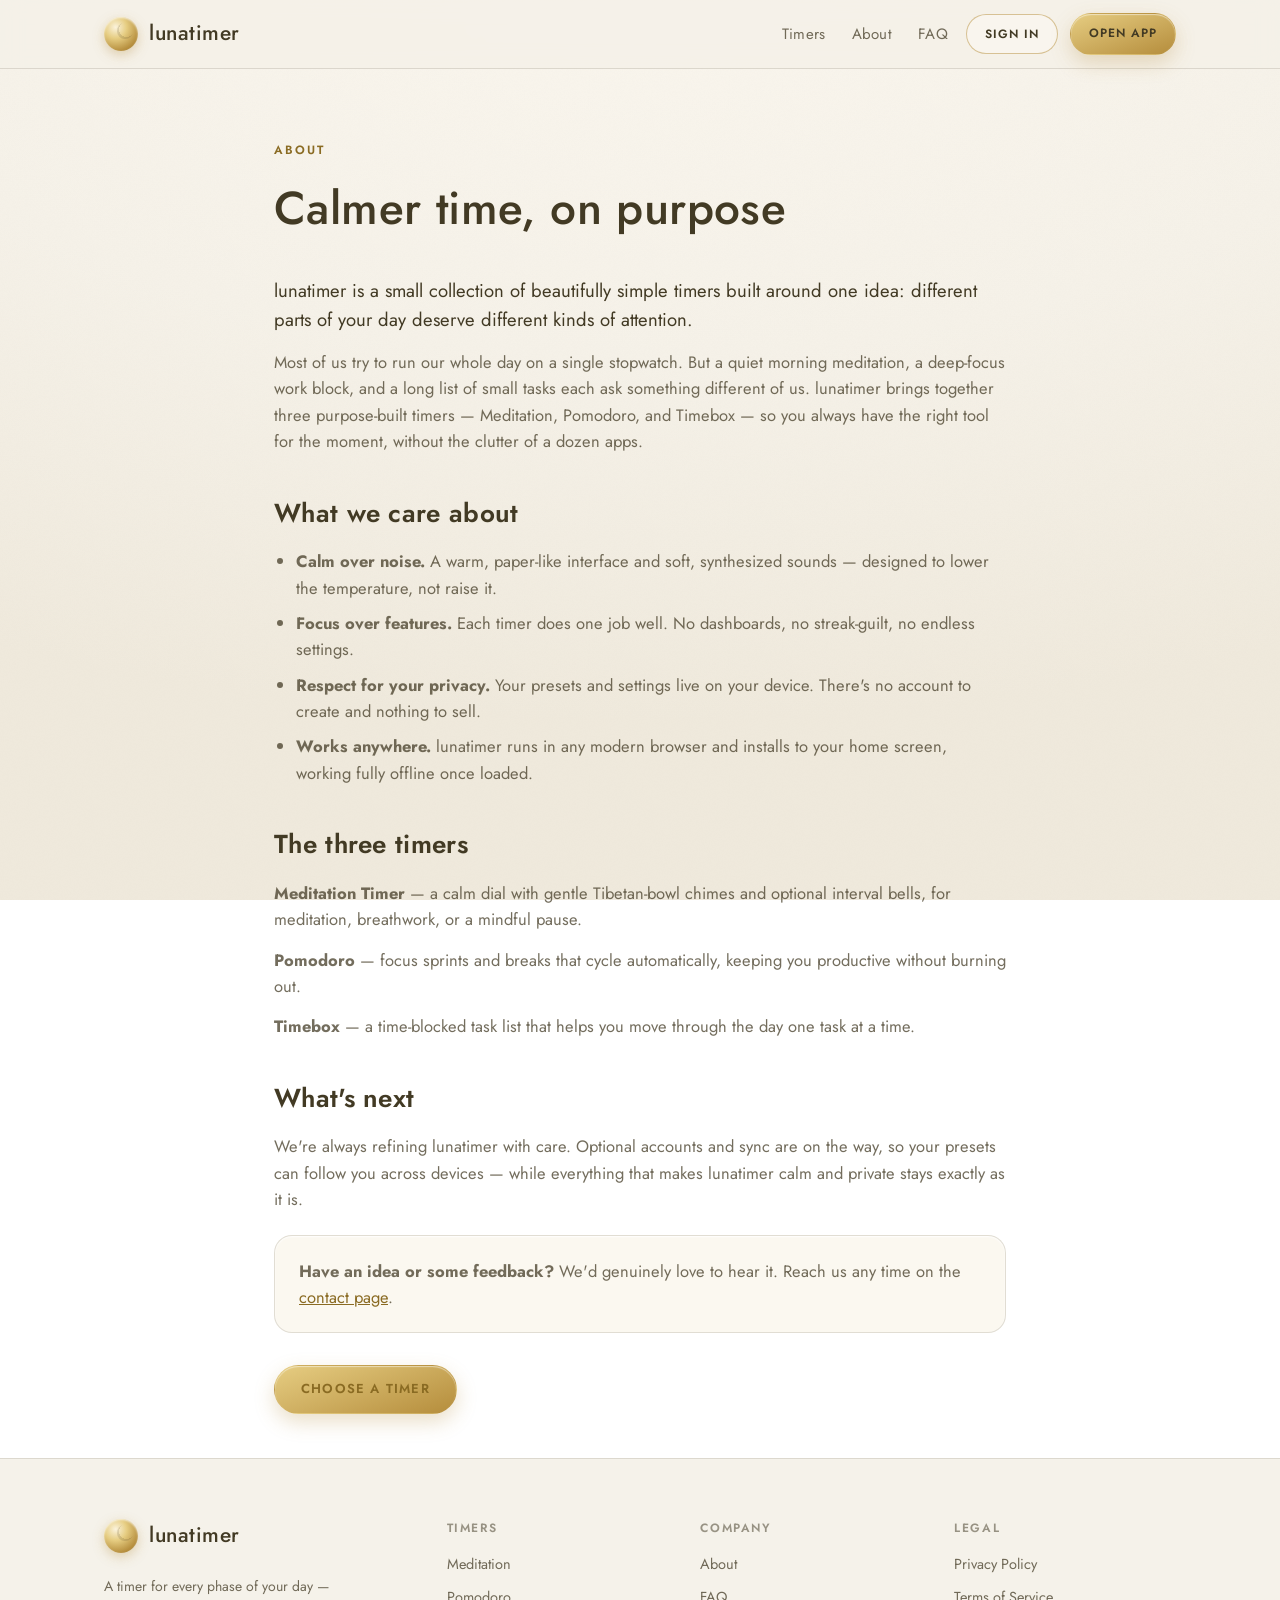
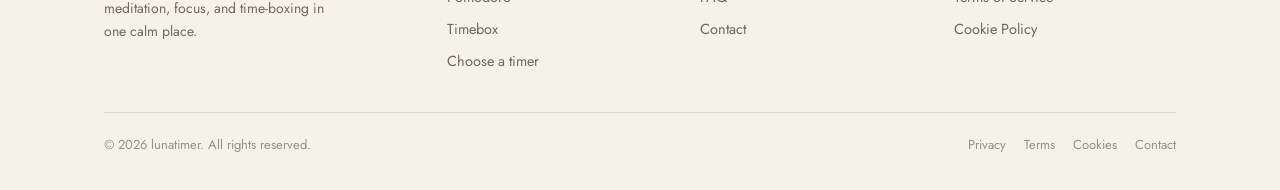
==== about.html @ 5707c091 "Add full-width landing page + Privacy, Terms, Cookies, About, FAQ, Contact pages - Split marketing s" ====
<!DOCTYPE html>
<html lang="en">
<head>
    <meta charset="UTF-8">
    <base href="/">
    <meta name="viewport" content="width=device-width, initial-scale=1.0, viewport-fit=cover">
    <meta name="theme-color" content="#f4f0e6">

    <!-- Google tag (gtag.js) -->
    <script async src="https://www.googletagmanager.com/gtag/js?id=G-XVW7TXTVCF"></script>
    <script>
      window.dataLayer = window.dataLayer || [];
      function gtag(){dataLayer.push(arguments);}
      gtag('js', new Date());
      gtag('config', 'G-XVW7TXTVCF');
    </script>

    <title>About — lunatimer</title>
    <meta name="description" content="The story behind lunatimer: three calm, focused timers — meditation, Pomodoro and timebox — for a more intentional day.">
    <link rel="canonical" href="https://lunatimer.app/about">
    <meta property="og:type" content="website">
    <meta property="og:site_name" content="lunatimer">
    <meta property="og:title" content="About — lunatimer">
    <meta property="og:description" content="Three calm, focused timers for a more intentional day.">
    <meta property="og:url" content="https://lunatimer.app/about">
    <meta property="og:image" content="https://lunatimer.app/icon-512.png">

    <link rel="manifest" href="manifest.json">
    <link rel="icon" href="favicon.ico" sizes="any">
    <link rel="icon" href="icon.svg" type="image/svg+xml">
    <link rel="apple-touch-icon" href="apple-touch-icon.png">
    <link rel="preconnect" href="https://fonts.googleapis.com">
    <link rel="preconnect" href="https://fonts.gstatic.com" crossorigin>
    <link rel="stylesheet" href="https://fonts.googleapis.com/css2?family=Jost:wght@400;500;600&display=swap" media="print" onload="this.media='all'">
    <noscript><link rel="stylesheet" href="https://fonts.googleapis.com/css2?family=Jost:wght@400;500;600&display=swap"></noscript>
    <link rel="stylesheet" href="site.css">

    <script type="application/ld+json">
    {"@context":"https://schema.org","@type":"BreadcrumbList","itemListElement":[{"@type":"ListItem","position":1,"name":"Home","item":"https://lunatimer.app/"},{"@type":"ListItem","position":2,"name":"About","item":"https://lunatimer.app/about"}]}
    </script>
</head>
<body>
    <header class="site-header">
        <div class="wrap">
            <a class="brand" href="/" aria-label="lunatimer home">
                <span class="brand-logo" aria-hidden="true"></span>
                <span class="brand-name">lunatimer</span>
            </a>
            <nav class="site-nav" aria-label="Primary">
                <a class="navlink" href="/#timers">Timers</a>
                <a class="navlink" href="/about">About</a>
                <a class="navlink" href="/faq">FAQ</a>
            </nav>
            <div class="header-actions">
                <button class="btn btn-ghost btn-sm" type="button" data-signin>Sign in</button>
                <a class="btn btn-gold btn-sm" href="/welcome">Open app</a>
            </div>
        </div>
    </header>

    <main class="doc">
        <div class="wrap">
            <div class="doc-head">
                <span class="eyebrow">About</span>
                <h1>Calmer time, on purpose</h1>
            </div>

            <p class="lead">lunatimer is a small collection of beautifully simple timers built around one idea: different parts of your day deserve different kinds of attention.</p>

            <p>Most of us try to run our whole day on a single stopwatch. But a quiet morning meditation, a deep-focus work block, and a long list of small tasks each ask something different of us. lunatimer brings together three purpose-built timers — Meditation, Pomodoro, and Timebox — so you always have the right tool for the moment, without the clutter of a dozen apps.</p>

            <h2>What we care about</h2>
            <ul>
                <li><strong>Calm over noise.</strong> A warm, paper-like interface and soft, synthesized sounds — designed to lower the temperature, not raise it.</li>
                <li><strong>Focus over features.</strong> Each timer does one job well. No dashboards, no streak-guilt, no endless settings.</li>
                <li><strong>Respect for your privacy.</strong> Your presets and settings live on your device. There's no account to create and nothing to sell.</li>
                <li><strong>Works anywhere.</strong> lunatimer runs in any modern browser and installs to your home screen, working fully offline once loaded.</li>
            </ul>

            <h2>The three timers</h2>
            <p><strong>Meditation Timer</strong> — a calm dial with gentle Tibetan-bowl chimes and optional interval bells, for meditation, breathwork, or a mindful pause.</p>
            <p><strong>Pomodoro</strong> — focus sprints and breaks that cycle automatically, keeping you productive without burning out.</p>
            <p><strong>Timebox</strong> — a time-blocked task list that helps you move through the day one task at a time.</p>

            <h2>What's next</h2>
            <p>We're always refining lunatimer with care. Optional accounts and sync are on the way, so your presets can follow you across devices — while everything that makes lunatimer calm and private stays exactly as it is.</p>

            <div class="doc-card">
                <p style="margin-top:0"><strong>Have an idea or some feedback?</strong> We'd genuinely love to hear it. Reach us any time on the <a href="/contact">contact page</a>.</p>
            </div>

            <div class="hero-actions" style="margin-top:32px">
                <a class="btn btn-gold" href="/welcome">Choose a timer</a>
            </div>
        </div>
    </main>

    <footer class="site-footer">
        <div class="wrap">
            <div class="footer-top">
                <div class="footer-brand">
                    <a class="brand" href="/" aria-label="lunatimer home">
                        <span class="brand-logo" aria-hidden="true"></span>
                        <span class="brand-name">lunatimer</span>
                    </a>
                    <p>A timer for every phase of your day — meditation, focus, and time-boxing in one calm place.</p>
                </div>
                <div class="footer-col">
                    <h4>Timers</h4>
                    <a href="/timer">Meditation</a>
                    <a href="/pomodoro">Pomodoro</a>
                    <a href="/timebox">Timebox</a>
                    <a href="/welcome">Choose a timer</a>
                </div>
                <div class="footer-col">
                    <h4>Company</h4>
                    <a href="/about">About</a>
                    <a href="/faq">FAQ</a>
                    <a href="/contact">Contact</a>
                </div>
                <div class="footer-col">
                    <h4>Legal</h4>
                    <a href="/privacy">Privacy Policy</a>
                    <a href="/terms">Terms of Service</a>
                    <a href="/cookies">Cookie Policy</a>
                </div>
            </div>
            <div class="footer-bottom">
                <span>© 2026 lunatimer. All rights reserved.</span>
                <nav aria-label="Legal">
                    <a href="/privacy">Privacy</a>
                    <a href="/terms">Terms</a>
                    <a href="/cookies">Cookies</a>
                    <a href="/contact">Contact</a>
                </nav>
            </div>
        </div>
    </footer>

    <div id="toast" role="status" aria-live="polite"></div>
    <script src="site.js" defer></script>
</body>
</html>
---- site.css ----
/* ============================================================
   lunatimer — marketing site (landing + legal/info pages)
   Full-width, responsive. Shares the app's warm paper palette.
   The timer app itself uses style.css; this file is separate.
   ============================================================ */

:root {
    --paper:    #f5f1e8;
    --paper-2:  #efe9dc;
    --cream:    #fbf8f0;
    --ink:      #423a24;
    --ink-soft: rgba(66, 58, 36, 0.74);
    --ink-faint:rgba(66, 58, 36, 0.52);
    --line:     rgba(66, 58, 36, 0.14);
    --gold-a:   #b58d3c;
    --gold-b:   #e6cd82;
    --gold-c:   #8a6b23;
    --wrap:     1120px;
}

* {
    box-sizing: border-box;
    margin: 0;
    padding: 0;
    -webkit-tap-highlight-color: transparent;
    font-family: 'Jost', -apple-system, 'Segoe UI', sans-serif;
}

html { scroll-behavior: smooth; -webkit-text-size-adjust: 100%; }

body {
    min-height: 100vh;
    background:
        radial-gradient(120% 90% at 50% -10%, #faf6ee 0%, var(--paper) 55%, var(--paper-2) 100%);
    background-attachment: fixed;
    color: var(--ink);
    line-height: 1.6;
    -webkit-font-smoothing: antialiased;
}

/* subtle paper grain */
body::before {
    content: "";
    position: fixed;
    inset: 0;
    z-index: -1;
    pointer-events: none;
    opacity: 0.4;
    mix-blend-mode: multiply;
    background-image: url("data:image/svg+xml,%3Csvg xmlns='http://www.w3.org/2000/svg' width='140' height='140'%3E%3Cfilter id='n'%3E%3CfeTurbulence type='fractalNoise' baseFrequency='0.85' numOctaves='2' stitchTiles='stitch'/%3E%3C/filter%3E%3Crect width='100%25' height='100%25' filter='url(%23n)' opacity='0.04'/%3E%3C/svg%3E");
}

a { color: var(--gold-c); }
img { max-width: 100%; display: block; }

.wrap {
    width: 100%;
    max-width: var(--wrap);
    margin: 0 auto;
    padding: 0 24px;
}

:focus-visible {
    outline: 2px solid var(--gold-a);
    outline-offset: 3px;
    border-radius: 8px;
}

/* ---------- buttons ---------- */
.btn {
    display: inline-flex;
    align-items: center;
    justify-content: center;
    gap: 8px;
    font-family: inherit;
    font-size: 13px;
    font-weight: 600;
    letter-spacing: 1.2px;
    text-transform: uppercase;
    text-decoration: none;
    border-radius: 999px;
    padding: 13px 26px;
    cursor: pointer;
    border: 1px solid transparent;
    transition: transform 0.15s ease, box-shadow 0.2s ease, background 0.2s ease, border-color 0.2s ease, color 0.2s ease;
    white-space: nowrap;
}
.btn-gold {
    background: linear-gradient(160deg, var(--gold-b), var(--gold-a));
    color: var(--ink);
    box-shadow: 0 8px 20px rgba(181, 141, 60, 0.28), inset 0 1px 1px rgba(255, 255, 255, 0.5);
}
.btn-gold:hover { box-shadow: 0 12px 28px rgba(181, 141, 60, 0.38); }
.btn-gold:active { transform: scale(0.97); }
.btn-ghost {
    background: rgba(251, 248, 240, 0.55);
    color: var(--ink);
    border-color: rgba(181, 141, 60, 0.5);
}
.btn-ghost:hover { background: rgba(230, 205, 130, 0.18); border-color: rgba(181, 141, 60, 0.75); }
.btn-ghost:active { transform: scale(0.97); }
.btn-sm { padding: 10px 18px; font-size: 12px; letter-spacing: 1px; }

/* ---------- brand mark ---------- */
.brand { display: inline-flex; align-items: center; gap: 11px; text-decoration: none; color: var(--ink); }
.brand-logo {
    width: 34px; height: 34px; border-radius: 50%;
    background:
        radial-gradient(circle at 34% 30%, #fbf3dc 0%, var(--gold-b) 34%, var(--gold-a) 74%, var(--gold-c) 100%);
    box-shadow: 0 4px 12px rgba(181, 141, 60, 0.35), inset 0 1px 2px rgba(255, 255, 255, 0.7);
    position: relative;
    flex: none;
}
.brand-logo::after {
    content: "";
    position: absolute;
    top: 18%; right: 16%;
    width: 46%; height: 46%;
    border-radius: 50%;
    background: radial-gradient(circle at 60% 40%, transparent 0 55%, rgba(66,58,36,0.14) 56% 100%);
    mix-blend-mode: multiply;
}
.brand-name { font-size: 21px; font-weight: 500; letter-spacing: 0.5px; }

/* ---------- header ---------- */
.site-header {
    position: sticky;
    top: 0;
    z-index: 50;
    backdrop-filter: saturate(1.1) blur(10px);
    -webkit-backdrop-filter: saturate(1.1) blur(10px);
    background: rgba(245, 241, 232, 0.82);
    border-bottom: 1px solid var(--line);
}
.site-header .wrap {
    display: flex;
    align-items: center;
    gap: 18px;
    height: 68px;
}
.site-nav {
    display: flex;
    align-items: center;
    gap: 26px;
    margin-left: auto;
}
.site-nav a.navlink {
    color: var(--ink-soft);
    text-decoration: none;
    font-size: 15px;
    letter-spacing: 0.3px;
    transition: color 0.2s ease;
}
.site-nav a.navlink:hover { color: var(--ink); }
.header-actions { display: flex; align-items: center; gap: 12px; }

/* ---------- hero ---------- */
.hero { padding: clamp(48px, 8vw, 96px) 0 clamp(40px, 6vw, 72px); }
.hero .wrap {
    display: grid;
    grid-template-columns: 1.1fr 0.9fr;
    align-items: center;
    gap: clamp(32px, 6vw, 72px);
}
.hero-eyebrow {
    display: inline-block;
    font-size: 12px;
    font-weight: 600;
    letter-spacing: 2px;
    text-transform: uppercase;
    color: var(--gold-c);
    margin-bottom: 18px;
}
.hero h1 {
    font-size: clamp(38px, 6vw, 62px);
    font-weight: 500;
    line-height: 1.08;
    letter-spacing: 0.5px;
}
.hero .slogan {
    margin-top: 18px;
    font-size: clamp(17px, 2.4vw, 22px);
    color: var(--gold-c);
    font-weight: 500;
}
.hero p.lead {
    margin-top: 18px;
    max-width: 46ch;
    font-size: 17px;
    color: var(--ink-soft);
}
.hero-actions { margin-top: 30px; display: flex; flex-wrap: wrap; gap: 14px; }
.hero-note { margin-top: 18px; font-size: 13px; color: var(--ink-faint); letter-spacing: 0.3px; }

.hero-art { display: flex; justify-content: center; }
.hero-art img {
    width: 100%;
    max-width: 320px;
    border-radius: 26px;
    border: 1px solid var(--line);
    box-shadow: 0 30px 60px rgba(66, 58, 36, 0.20);
}

/* ---------- feature rows ---------- */
.features { padding: clamp(24px, 5vw, 56px) 0; }
.feature {
    display: grid;
    grid-template-columns: 1fr 1fr;
    align-items: center;
    gap: clamp(28px, 6vw, 76px);
    padding: clamp(30px, 5vw, 60px) 0;
    border-top: 1px solid var(--line);
}
.feature:first-child { border-top: none; }
.feature.reverse .feature-art { order: 2; }
.feature-art { display: flex; justify-content: center; }
.feature-art img {
    width: 100%;
    max-width: 300px;
    border-radius: 22px;
    border: 1px solid var(--line);
    box-shadow: 0 22px 46px rgba(66, 58, 36, 0.16);
}
.feature-copy h2 {
    font-size: clamp(26px, 3.4vw, 34px);
    font-weight: 500;
    letter-spacing: 0.4px;
}
.feature-copy .kicker {
    display: block;
    font-size: 12px;
    font-weight: 600;
    letter-spacing: 2px;
    text-transform: uppercase;
    color: var(--gold-c);
    margin-bottom: 10px;
}
.feature-copy p { margin-top: 14px; font-size: 16px; color: var(--ink-soft); max-width: 46ch; }
.feature-copy ul { margin: 16px 0 0; padding-left: 0; list-style: none; }
.feature-copy li {
    position: relative;
    padding-left: 26px;
    margin-top: 10px;
    font-size: 15px;
    color: var(--ink-soft);
}
.feature-copy li::before {
    content: "";
    position: absolute;
    left: 4px; top: 8px;
    width: 9px; height: 9px;
    border-radius: 50%;
    background: linear-gradient(160deg, var(--gold-b), var(--gold-a));
}
.feature-copy .btn { margin-top: 24px; }

/* ---------- value strip ---------- */
.values { padding: clamp(30px, 5vw, 56px) 0; }
.values-grid {
    display: grid;
    grid-template-columns: repeat(3, 1fr);
    gap: 20px;
}
.value-card {
    background: var(--cream);
    border: 1px solid var(--line);
    border-radius: 20px;
    padding: 26px 24px;
    box-shadow: 0 6px 18px rgba(66, 58, 36, 0.06), inset 0 1px 2px rgba(255, 255, 255, 0.85);
}
.value-card h3 { font-size: 18px; font-weight: 600; letter-spacing: 0.3px; }
.value-card p { margin-top: 8px; font-size: 14.5px; color: var(--ink-soft); }

/* ---------- CTA band ---------- */
.cta-band { padding: clamp(40px, 6vw, 80px) 0; }
.cta-band .wrap {
    background: linear-gradient(150deg, #fbf3dc, #efe4c4);
    border: 1px solid rgba(181, 141, 60, 0.35);
    border-radius: 28px;
    padding: clamp(34px, 5vw, 56px);
    text-align: center;
    box-shadow: 0 20px 44px rgba(181, 141, 60, 0.16);
    max-width: calc(var(--wrap) - 48px);
}
.cta-band h2 { font-size: clamp(26px, 4vw, 38px); font-weight: 500; letter-spacing: 0.4px; }
.cta-band p { margin: 14px auto 0; max-width: 44ch; color: var(--ink-soft); font-size: 16px; }
.cta-band .hero-actions { justify-content: center; }

/* ---------- footer ---------- */
.site-footer {
    border-top: 1px solid var(--line);
    background: rgba(239, 233, 220, 0.6);
    padding: clamp(40px, 5vw, 60px) 0 34px;
    margin-top: 20px;
}
.footer-top {
    display: grid;
    grid-template-columns: 1.4fr repeat(3, 1fr);
    gap: 32px;
}
.footer-brand p { margin-top: 14px; font-size: 14px; color: var(--ink-soft); max-width: 30ch; }
.footer-col h4 {
    font-size: 12px;
    font-weight: 600;
    letter-spacing: 1.6px;
    text-transform: uppercase;
    color: var(--ink-faint);
    margin-bottom: 14px;
}
.footer-col a {
    display: block;
    text-decoration: none;
    color: var(--ink-soft);
    font-size: 14.5px;
    margin-top: 9px;
    transition: color 0.2s ease;
}
.footer-col a:hover { color: var(--gold-c); }
.footer-bottom {
    margin-top: 40px;
    padding-top: 22px;
    border-top: 1px solid var(--line);
    display: flex;
    flex-wrap: wrap;
    justify-content: space-between;
    gap: 12px;
    font-size: 13px;
    color: var(--ink-faint);
}
.footer-bottom nav { display: flex; flex-wrap: wrap; gap: 18px; }
.footer-bottom a { color: var(--ink-faint); text-decoration: none; }
.footer-bottom a:hover { color: var(--gold-c); }

/* ---------- document pages (legal / info) ---------- */
.doc { padding: clamp(40px, 6vw, 72px) 0 24px; }
.doc .wrap { max-width: 780px; }
.doc-head { margin-bottom: 30px; }
.doc-head .eyebrow {
    display: block;
    font-size: 12px;
    font-weight: 600;
    letter-spacing: 2px;
    text-transform: uppercase;
    color: var(--gold-c);
    margin-bottom: 12px;
}
.doc h1 { font-size: clamp(32px, 5vw, 46px); font-weight: 500; letter-spacing: 0.4px; }
.doc .updated { margin-top: 12px; font-size: 13.5px; color: var(--ink-faint); }
.doc h2 {
    font-size: clamp(21px, 2.6vw, 26px);
    font-weight: 600;
    letter-spacing: 0.3px;
    margin: 38px 0 12px;
}
.doc h3 { font-size: 18px; font-weight: 600; margin: 24px 0 8px; }
.doc p { margin-top: 14px; font-size: 16.5px; color: var(--ink-soft); }
.doc ul, .doc ol { margin: 14px 0 0; padding-left: 22px; }
.doc li { margin-top: 9px; font-size: 16.5px; color: var(--ink-soft); }
.doc a { color: var(--gold-c); }
.doc .lead { font-size: 18.5px; color: var(--ink); }
.doc-card {
    background: var(--cream);
    border: 1px solid var(--line);
    border-radius: 18px;
    padding: 22px 24px;
    margin-top: 22px;
    box-shadow: inset 0 1px 2px rgba(255, 255, 255, 0.85);
}

/* FAQ */
.faq-item { border-top: 1px solid var(--line); padding: 22px 0; }
.faq-item:first-of-type { border-top: none; }
.faq-item h2 { margin: 0; font-size: 19px; font-weight: 600; }
.faq-item p { margin-top: 10px; }

/* contact methods */
.contact-methods { display: grid; grid-template-columns: repeat(auto-fit, minmax(220px, 1fr)); gap: 18px; margin-top: 24px; }
.contact-card {
    background: var(--cream);
    border: 1px solid var(--line);
    border-radius: 18px;
    padding: 24px;
    box-shadow: inset 0 1px 2px rgba(255, 255, 255, 0.85);
}
.contact-card h3 { font-size: 17px; font-weight: 600; }
.contact-card p { margin-top: 8px; font-size: 15px; }
.contact-card a { font-weight: 600; }

/* ---------- responsive ---------- */
@media (max-width: 860px) {
    .hero .wrap { grid-template-columns: 1fr; text-align: center; }
    .hero-art { order: -1; }
    .hero-art img { max-width: 260px; }
    .hero-actions, .hero p.lead { margin-left: auto; margin-right: auto; }
    .feature, .feature.reverse { grid-template-columns: 1fr; text-align: center; }
    .feature.reverse .feature-art { order: -1; }
    .feature-art { order: -1; }
    .feature-copy p, .feature-copy ul { margin-left: auto; margin-right: auto; }
    .feature-copy ul { display: inline-block; text-align: left; }
    .feature-art img { max-width: 240px; }
    .values-grid { grid-template-columns: 1fr; }
    .footer-top { grid-template-columns: 1fr 1fr; }
}

@media (max-width: 620px) {
    .site-nav { display: none; }
    .footer-top { grid-template-columns: 1fr; }
    .footer-bottom { justify-content: center; text-align: center; flex-direction: column; align-items: center; }
    .wrap { padding: 0 18px; }
}

/* ---------- toast (sign-in placeholder) ---------- */
#toast {
    position: fixed;
    left: 50%;
    bottom: 26px;
    transform: translate(-50%, 20px);
    background: var(--ink);
    color: var(--cream);
    padding: 13px 22px;
    border-radius: 999px;
    font-size: 14px;
    letter-spacing: 0.3px;
    box-shadow: 0 12px 30px rgba(66, 58, 36, 0.3);
    opacity: 0;
    pointer-events: none;
    transition: opacity 0.25s ease, transform 0.25s ease;
    z-index: 100;
}
#toast.show { opacity: 1; transform: translate(-50%, 0); }
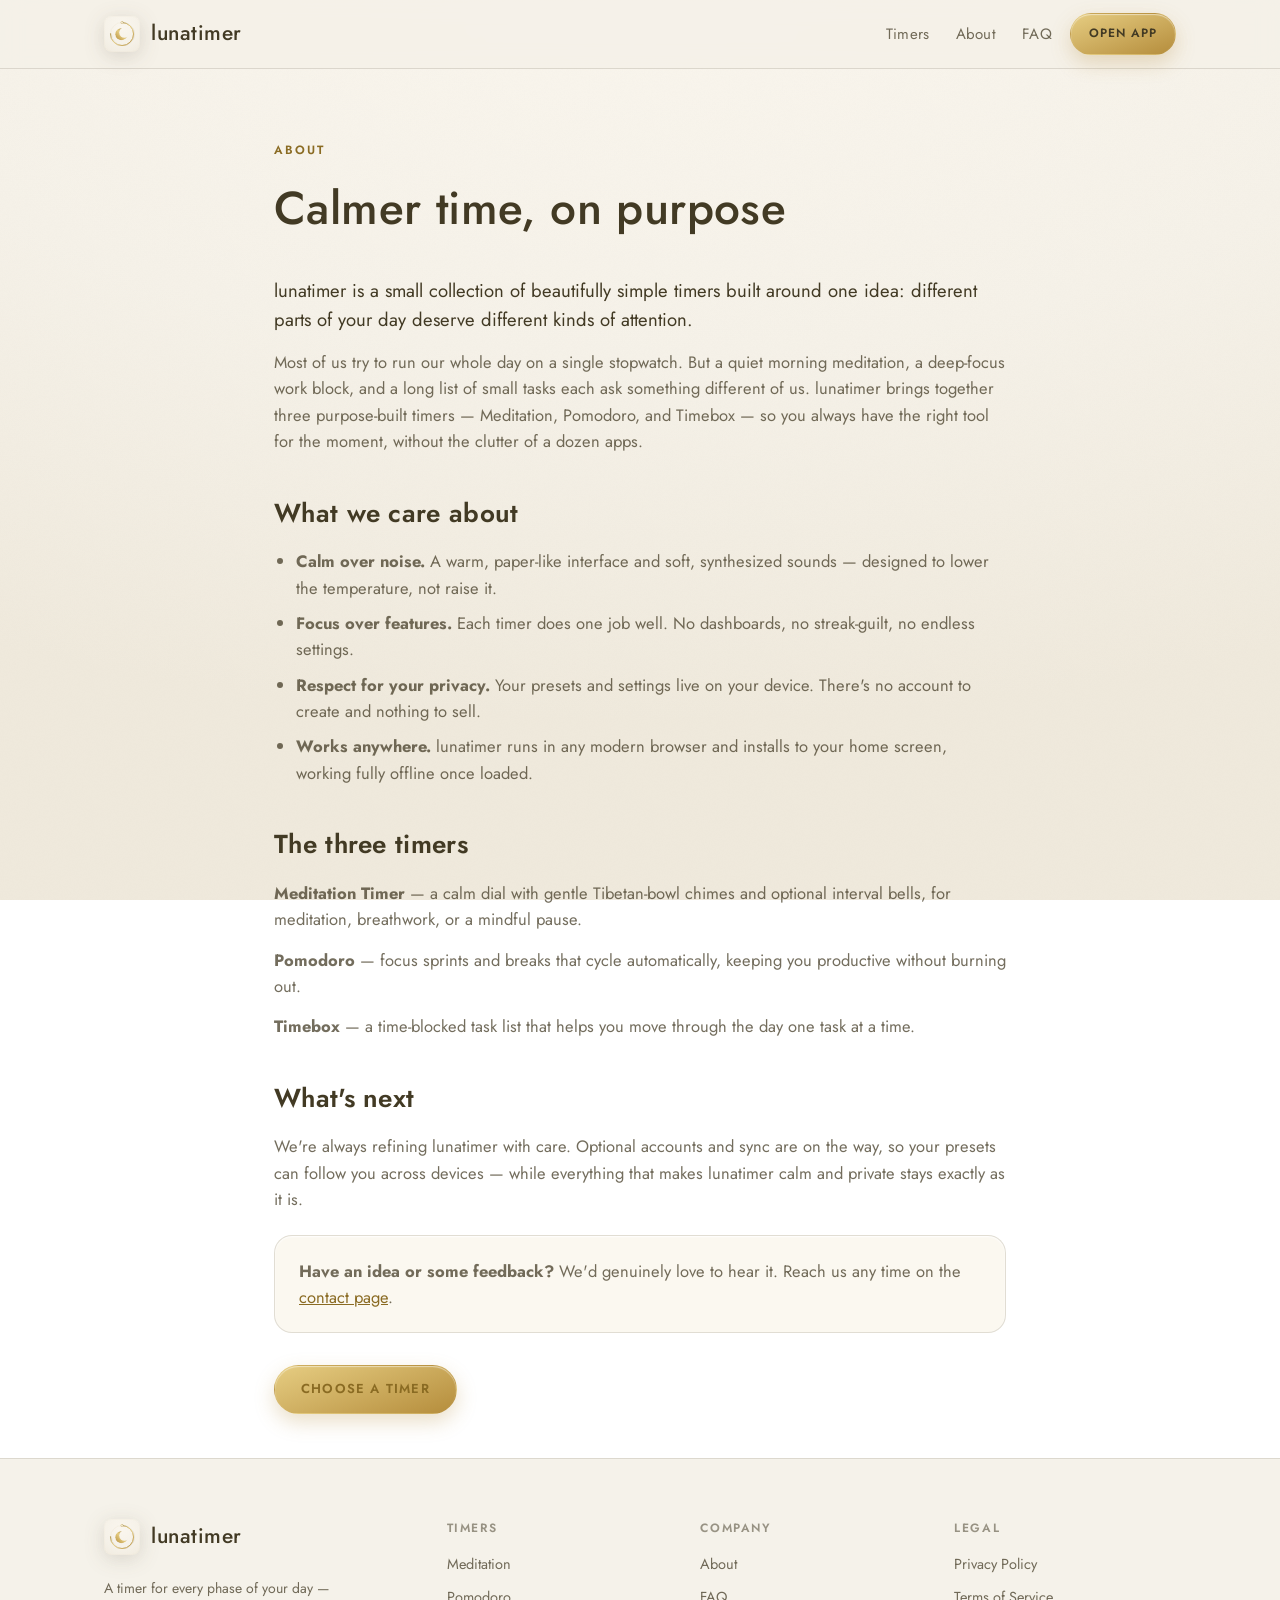
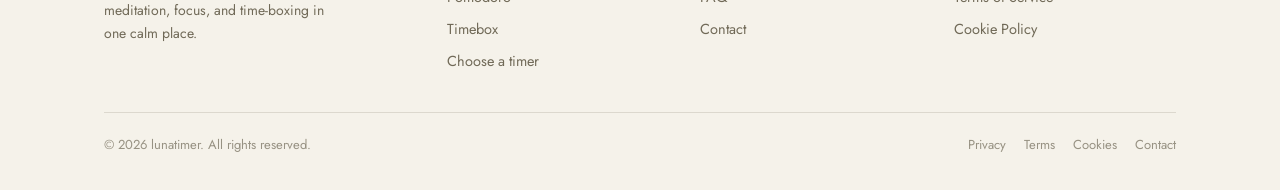
==== commit 2dfdb22b: "Landing: original logo, remove sign-in, new screenshots, free-to-start messaging" ====
--- a/about.html
+++ b/about.html
@@ -52,7 +52,6 @@
                 <a class="navlink" href="/faq">FAQ</a>
             </nav>
             <div class="header-actions">
-                <button class="btn btn-ghost btn-sm" type="button" data-signin>Sign in</button>
                 <a class="btn btn-gold btn-sm" href="/welcome">Open app</a>
             </div>
         </div>
--- a/site.css
+++ b/site.css
@@ -104,21 +104,10 @@
 /* ---------- brand mark ---------- */
 .brand { display: inline-flex; align-items: center; gap: 11px; text-decoration: none; color: var(--ink); }
 .brand-logo {
-    width: 34px; height: 34px; border-radius: 50%;
-    background:
-        radial-gradient(circle at 34% 30%, #fbf3dc 0%, var(--gold-b) 34%, var(--gold-a) 74%, var(--gold-c) 100%);
-    box-shadow: 0 4px 12px rgba(181, 141, 60, 0.35), inset 0 1px 2px rgba(255, 255, 255, 0.7);
-    position: relative;
+    width: 36px; height: 36px;
     flex: none;
-}
-.brand-logo::after {
-    content: "";
-    position: absolute;
-    top: 18%; right: 16%;
-    width: 46%; height: 46%;
-    border-radius: 50%;
-    background: radial-gradient(circle at 60% 40%, transparent 0 55%, rgba(66,58,36,0.14) 56% 100%);
-    mix-blend-mode: multiply;
+    background: url('icon.svg') center / contain no-repeat;
+    filter: drop-shadow(0 4px 10px rgba(66, 58, 36, 0.16));
 }
 .brand-name { font-size: 21px; font-weight: 500; letter-spacing: 0.5px; }
 
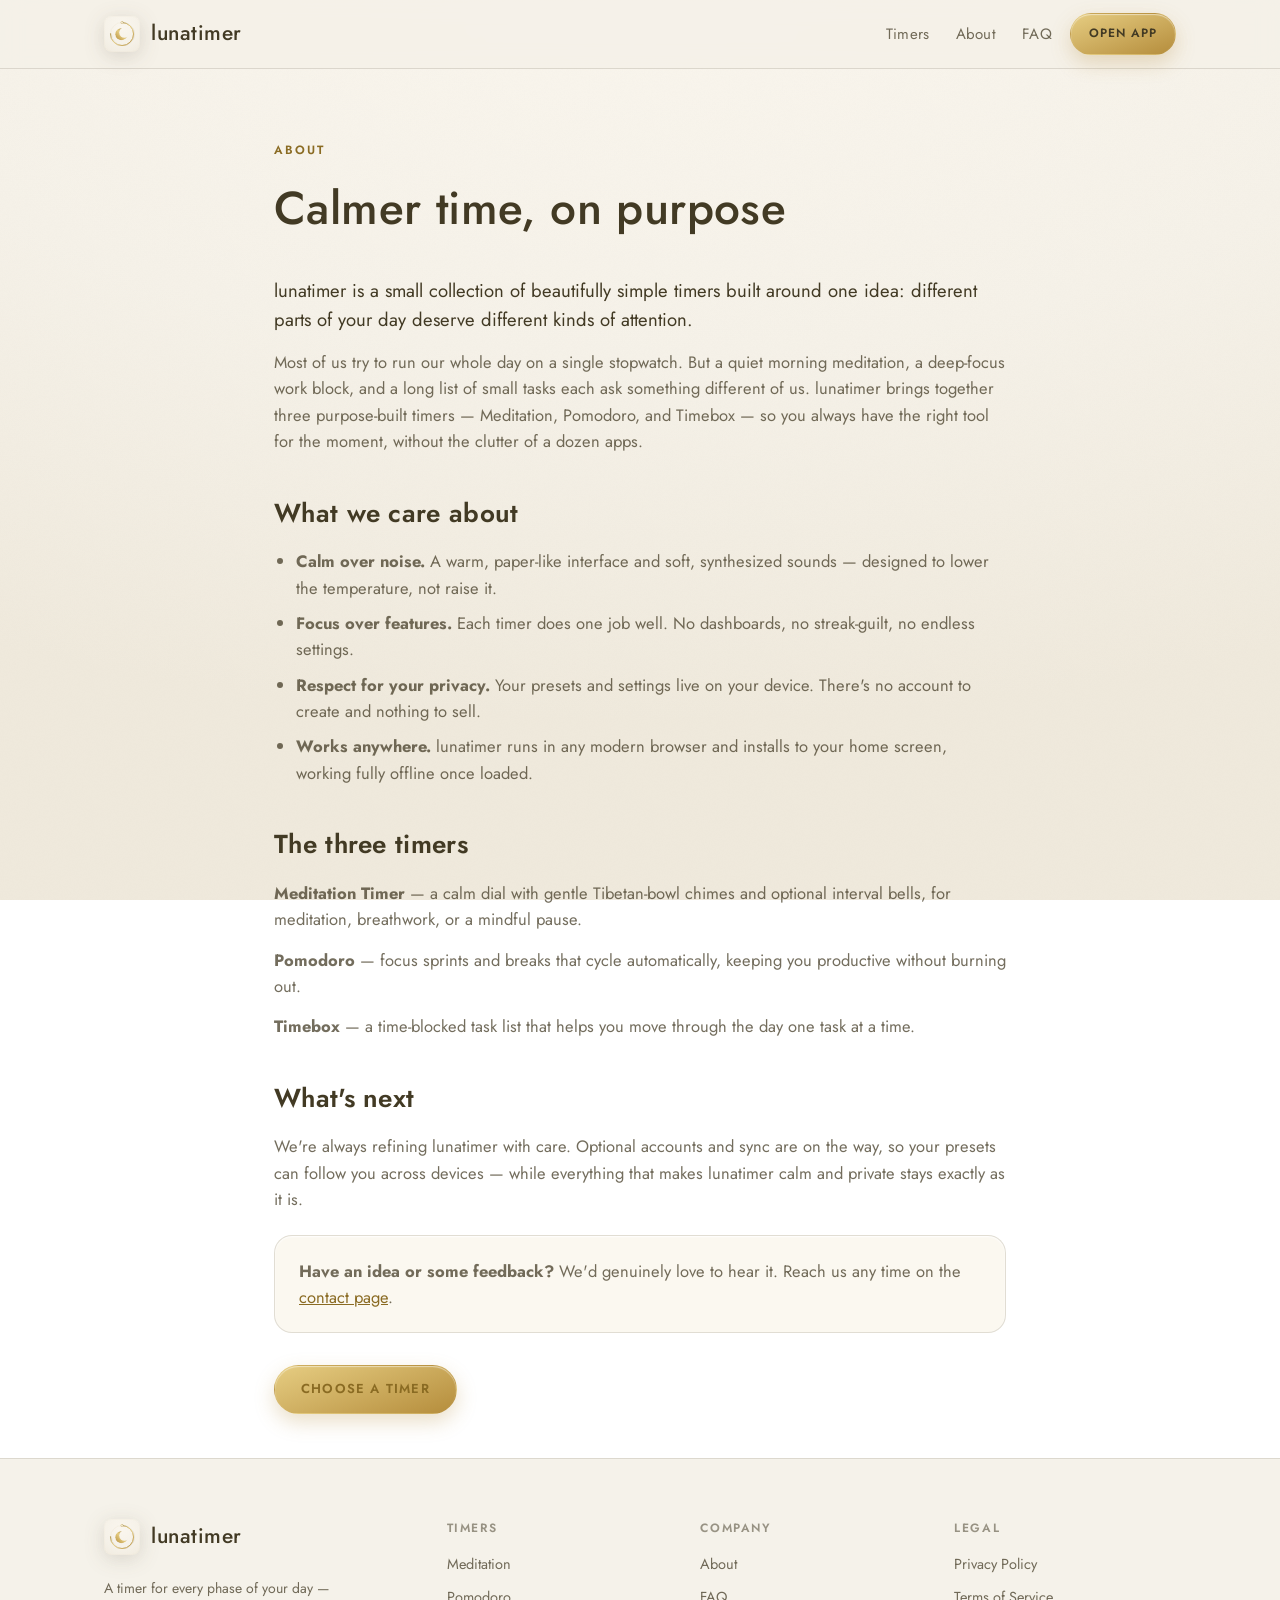
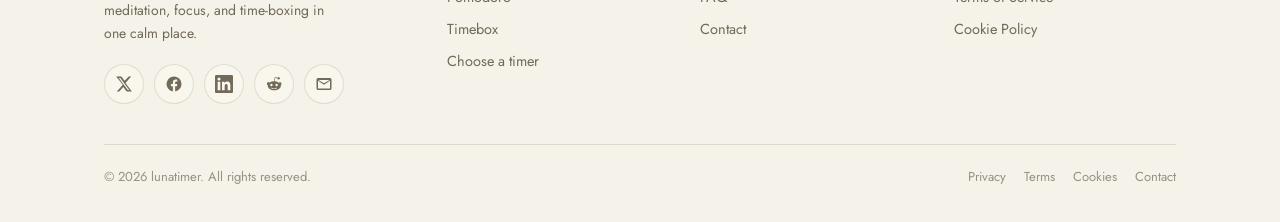
==== commit 86537e9e: "Landing: tighten desktop spacing, add footer share icons, fix mobile buttons + footer columns" ====
--- a/about.html
+++ b/about.html
@@ -103,6 +103,13 @@
                         <span class="brand-name">lunatimer</span>
                     </a>
                     <p>A timer for every phase of your day — meditation, focus, and time-boxing in one calm place.</p>
+                    <div class="footer-social" aria-label="Share lunatimer">
+                        <a class="soc" href="https://twitter.com/intent/tweet?url=https%3A%2F%2Flunatimer.app%2F&text=lunatimer%20%E2%80%94%20a%20calm%20timer%20for%20meditation%2C%20focus%20%26%20timeboxing" target="_blank" rel="noopener" aria-label="Share on X"><svg viewBox="0 0 24 24" aria-hidden="true"><path d="M18.244 2H21.5l-7.5 8.57L22.5 22h-6.9l-4.6-6.02L5.7 22H2.44l7.98-9.12L1.5 2h7.08l4.16 5.5L18.244 2Zm-1.2 18h1.9L7.03 4H5l12.04 16Z"/></svg></a>
+                        <a class="soc" href="https://www.facebook.com/sharer/sharer.php?u=https%3A%2F%2Flunatimer.app%2F" target="_blank" rel="noopener" aria-label="Share on Facebook"><svg viewBox="0 0 24 24" aria-hidden="true"><path d="M22 12a10 10 0 1 0-11.56 9.88v-6.99H7.9V12h2.54V9.8c0-2.5 1.49-3.89 3.77-3.89 1.09 0 2.24.2 2.24.2v2.46h-1.26c-1.24 0-1.63.77-1.63 1.56V12h2.78l-.44 2.89h-2.34v6.99A10 10 0 0 0 22 12Z"/></svg></a>
+                        <a class="soc" href="https://www.linkedin.com/sharing/share-offsite/?url=https%3A%2F%2Flunatimer.app%2F" target="_blank" rel="noopener" aria-label="Share on LinkedIn"><svg viewBox="0 0 24 24" aria-hidden="true"><path d="M20.45 20.45h-3.56v-5.57c0-1.33-.02-3.04-1.85-3.04-1.85 0-2.14 1.45-2.14 2.94v5.67H9.35V9h3.42v1.56h.05c.48-.9 1.64-1.85 3.37-1.85 3.6 0 4.27 2.37 4.27 5.46v6.28ZM5.34 7.43a2.06 2.06 0 1 1 0-4.13 2.06 2.06 0 0 1 0 4.13ZM7.12 20.45H3.55V9h3.57v11.45ZM22.22 0H1.77C.79 0 0 .77 0 1.73v20.54C0 23.23.79 24 1.77 24h20.45c.98 0 1.78-.77 1.78-1.73V1.73C24 .77 23.2 0 22.22 0Z"/></svg></a>
+                        <a class="soc" href="https://www.reddit.com/submit?url=https%3A%2F%2Flunatimer.app%2F&title=lunatimer" target="_blank" rel="noopener" aria-label="Share on Reddit"><svg viewBox="0 0 24 24" aria-hidden="true"><path d="M22 11.8a2.2 2.2 0 0 0-3.73-1.58 10.86 10.86 0 0 0-5.6-1.77l.95-4.48 3.11.66a1.57 1.57 0 1 0 .16-.98l-3.47-.74a.4.4 0 0 0-.47.31l-1.06 5a10.9 10.9 0 0 0-5.7 1.77 2.2 2.2 0 1 0-2.42 3.6c-.03.22-.05.44-.05.66 0 3.36 3.9 6.08 8.72 6.08 4.81 0 8.72-2.72 8.72-6.08 0-.22-.02-.44-.05-.65A2.2 2.2 0 0 0 22 11.8ZM7 13.4a1.57 1.57 0 1 1 3.14 0 1.57 1.57 0 0 1-3.14 0Zm8.77 4.15c-1.07 1.07-3.12 1.15-3.72 1.15-.6 0-2.65-.08-3.72-1.15a.4.4 0 0 1 .57-.57c.67.67 2.11.91 3.15.91 1.04 0 2.48-.24 3.15-.91a.4.4 0 1 1 .57.57Zm-.28-2.58a1.57 1.57 0 1 1 0-3.14 1.57 1.57 0 0 1 0 3.14Z"/></svg></a>
+                        <a class="soc" href="mailto:?subject=lunatimer&body=A%20calm%20timer%20for%20meditation%2C%20focus%20and%20timeboxing%3A%20https%3A%2F%2Flunatimer.app%2F" aria-label="Share by email"><svg viewBox="0 0 24 24" aria-hidden="true"><path d="M4 4h16a2 2 0 0 1 2 2v12a2 2 0 0 1-2 2H4a2 2 0 0 1-2-2V6a2 2 0 0 1 2-2Zm8 7 7.5-4.5h-15L12 11Zm0 2L4 7.67V18h16V7.67L12 13Z"/></svg></a>
+                    </div>
                 </div>
                 <div class="footer-col">
                     <h4>Timers</h4>
--- a/site.css
+++ b/site.css
@@ -144,12 +144,12 @@
 .header-actions { display: flex; align-items: center; gap: 12px; }
 
 /* ---------- hero ---------- */
-.hero { padding: clamp(48px, 8vw, 96px) 0 clamp(40px, 6vw, 72px); }
+.hero { padding: clamp(36px, 5vw, 64px) 0 clamp(28px, 4vw, 48px); }
 .hero .wrap {
     display: grid;
-    grid-template-columns: 1.1fr 0.9fr;
-    align-items: center;
-    gap: clamp(32px, 6vw, 72px);
+    grid-template-columns: 1.15fr 0.85fr;
+    align-items: center;
+    gap: clamp(28px, 4vw, 56px);
 }
 .hero-eyebrow {
     display: inline-block;
@@ -182,33 +182,34 @@
 .hero-note { margin-top: 18px; font-size: 13px; color: var(--ink-faint); letter-spacing: 0.3px; }
 
 .hero-art { display: flex; justify-content: center; }
-.hero-art img {
+.hero-art img, .hero-art .shot {
     width: 100%;
-    max-width: 320px;
+    max-width: 400px;
+    display: block;
     border-radius: 26px;
-    border: 1px solid var(--line);
-    box-shadow: 0 30px 60px rgba(66, 58, 36, 0.20);
-}
+    box-shadow: 0 26px 60px rgba(66, 58, 36, 0.18);
+}
+.shot text { font-family: 'Jost', -apple-system, 'Segoe UI', sans-serif; }
 
 /* ---------- feature rows ---------- */
-.features { padding: clamp(24px, 5vw, 56px) 0; }
+.features { padding: clamp(16px, 3vw, 36px) 0; }
 .feature {
     display: grid;
     grid-template-columns: 1fr 1fr;
     align-items: center;
-    gap: clamp(28px, 6vw, 76px);
-    padding: clamp(30px, 5vw, 60px) 0;
+    gap: clamp(28px, 5vw, 64px);
+    padding: clamp(24px, 4vw, 44px) 0;
     border-top: 1px solid var(--line);
 }
 .feature:first-child { border-top: none; }
 .feature.reverse .feature-art { order: 2; }
 .feature-art { display: flex; justify-content: center; }
-.feature-art img {
+.feature-art img, .feature-art .shot {
     width: 100%;
-    max-width: 300px;
-    border-radius: 22px;
-    border: 1px solid var(--line);
-    box-shadow: 0 22px 46px rgba(66, 58, 36, 0.16);
+    max-width: 360px;
+    display: block;
+    border-radius: 25px;
+    box-shadow: 0 20px 46px rgba(66, 58, 36, 0.15);
 }
 .feature-copy h2 {
     font-size: clamp(26px, 3.4vw, 34px);
@@ -244,7 +245,7 @@
 .feature-copy .btn { margin-top: 24px; }
 
 /* ---------- value strip ---------- */
-.values { padding: clamp(30px, 5vw, 56px) 0; }
+.values { padding: clamp(20px, 3vw, 40px) 0; }
 .values-grid {
     display: grid;
     grid-template-columns: repeat(3, 1fr);
@@ -261,7 +262,7 @@
 .value-card p { margin-top: 8px; font-size: 14.5px; color: var(--ink-soft); }
 
 /* ---------- CTA band ---------- */
-.cta-band { padding: clamp(40px, 6vw, 80px) 0; }
+.cta-band { padding: clamp(28px, 4vw, 56px) 0; }
 .cta-band .wrap {
     background: linear-gradient(150deg, #fbf3dc, #efe4c4);
     border: 1px solid rgba(181, 141, 60, 0.35);
@@ -288,6 +289,25 @@
     gap: 32px;
 }
 .footer-brand p { margin-top: 14px; font-size: 14px; color: var(--ink-soft); max-width: 30ch; }
+.footer-social { display: flex; flex-wrap: wrap; gap: 10px; margin-top: 20px; }
+.footer-social .soc {
+    width: 40px; height: 40px;
+    display: inline-flex;
+    align-items: center;
+    justify-content: center;
+    border-radius: 50%;
+    background: rgba(251, 248, 240, 0.7);
+    border: 1px solid var(--line);
+    color: var(--ink-soft);
+    transition: transform 0.15s ease, color 0.2s ease, border-color 0.2s ease, background 0.2s ease;
+}
+.footer-social .soc:hover {
+    color: var(--gold-c);
+    border-color: rgba(181, 141, 60, 0.6);
+    background: rgba(230, 205, 130, 0.18);
+    transform: translateY(-2px);
+}
+.footer-social .soc svg { width: 18px; height: 18px; fill: currentColor; }
 .footer-col h4 {
     font-size: 12px;
     font-weight: 600;
@@ -379,21 +399,28 @@
 @media (max-width: 860px) {
     .hero .wrap { grid-template-columns: 1fr; text-align: center; }
     .hero-art { order: -1; }
-    .hero-art img { max-width: 260px; }
-    .hero-actions, .hero p.lead { margin-left: auto; margin-right: auto; }
+    .hero-art img, .hero-art .shot { max-width: 260px; }
+    .hero-actions { margin-left: auto; margin-right: auto; justify-content: center; }
+    .hero p.lead { margin-left: auto; margin-right: auto; }
     .feature, .feature.reverse { grid-template-columns: 1fr; text-align: center; }
     .feature.reverse .feature-art { order: -1; }
     .feature-art { order: -1; }
     .feature-copy p, .feature-copy ul { margin-left: auto; margin-right: auto; }
     .feature-copy ul { display: inline-block; text-align: left; }
-    .feature-art img { max-width: 240px; }
-    .values-grid { grid-template-columns: 1fr; }
+    .feature-art img, .feature-art .shot { max-width: 250px; }
+    .values-grid { grid-template-columns: 1fr 1fr; }
     .footer-top { grid-template-columns: 1fr 1fr; }
+    .footer-social { justify-content: center; }
 }
 
 @media (max-width: 620px) {
     .site-nav { display: none; }
-    .footer-top { grid-template-columns: 1fr; }
+    .hero-actions { flex-direction: column; align-items: stretch; }
+    .hero-actions .btn { width: 100%; }
+    .values-grid { grid-template-columns: 1fr; }
+    .footer-top { grid-template-columns: repeat(3, 1fr); gap: 22px 16px; }
+    .footer-brand { grid-column: 1 / -1; }
+    .footer-brand p { max-width: none; }
     .footer-bottom { justify-content: center; text-align: center; flex-direction: column; align-items: center; }
     .wrap { padding: 0 18px; }
 }
